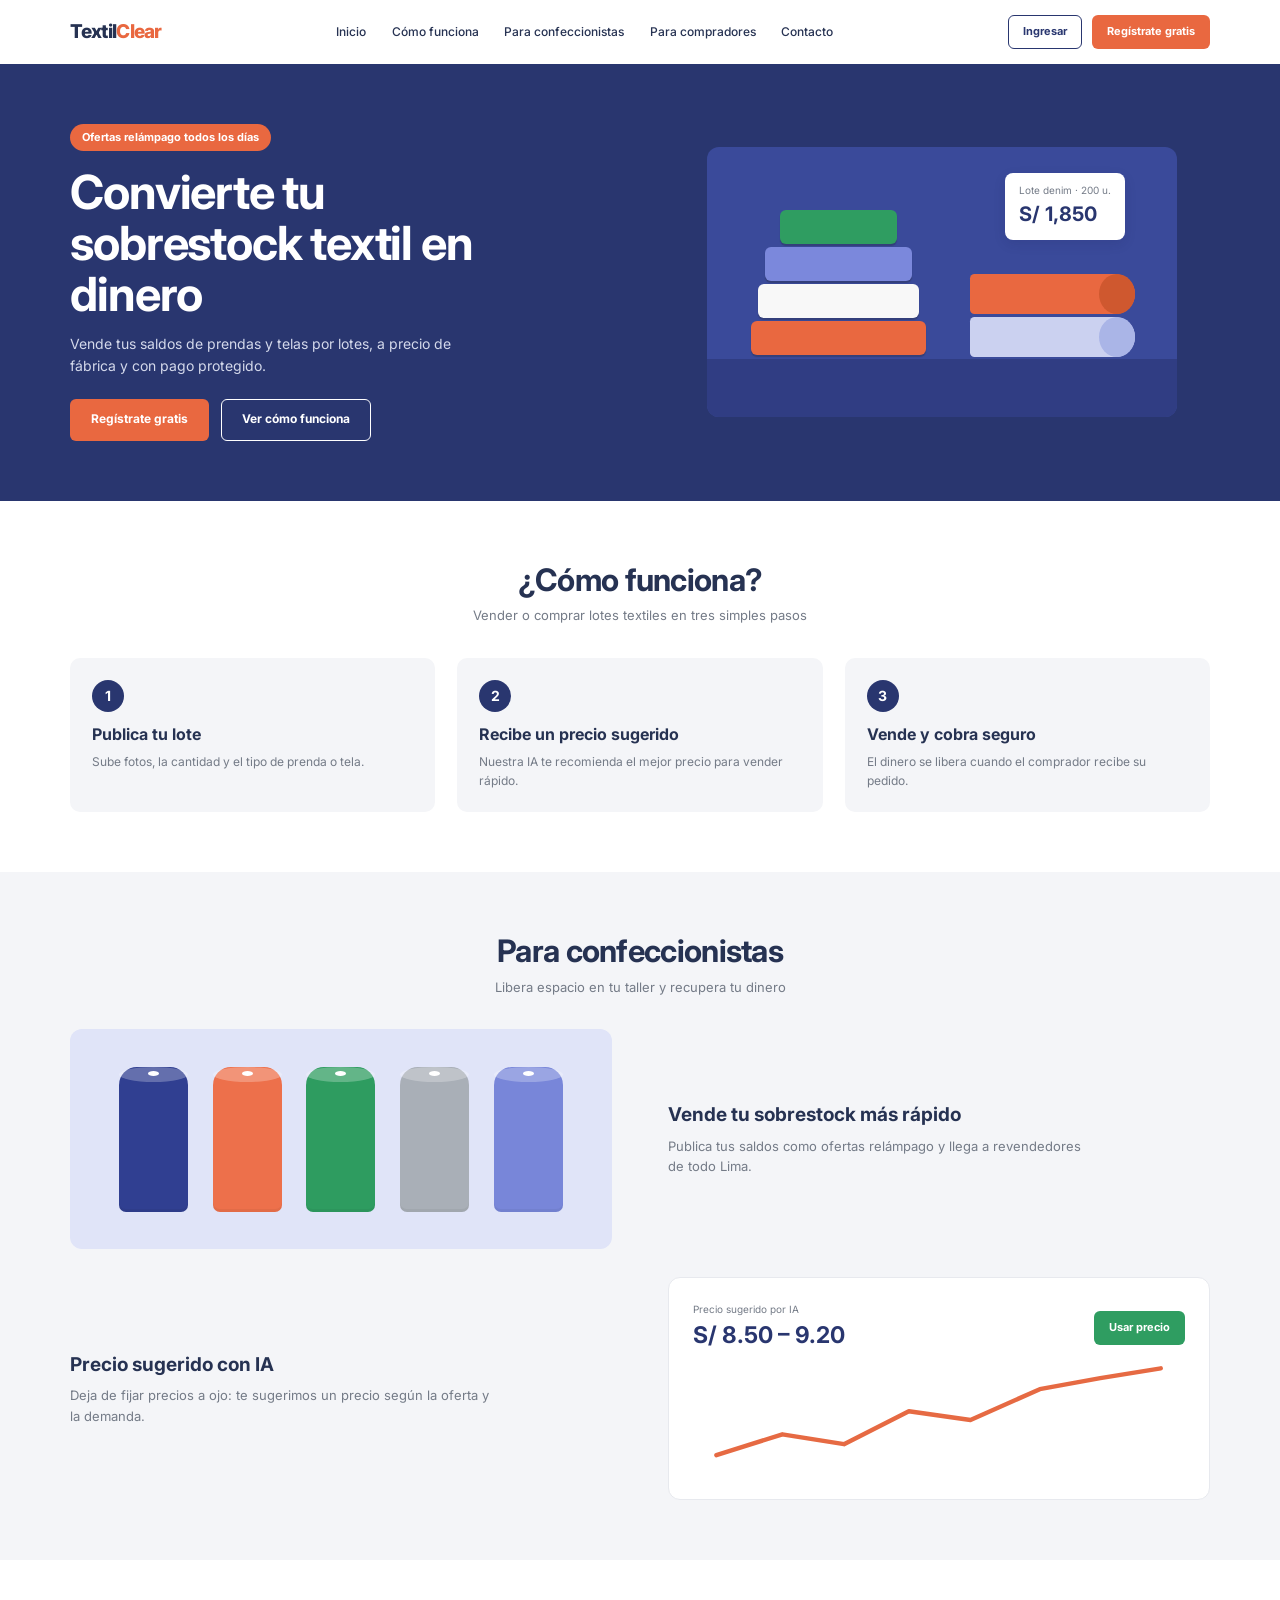
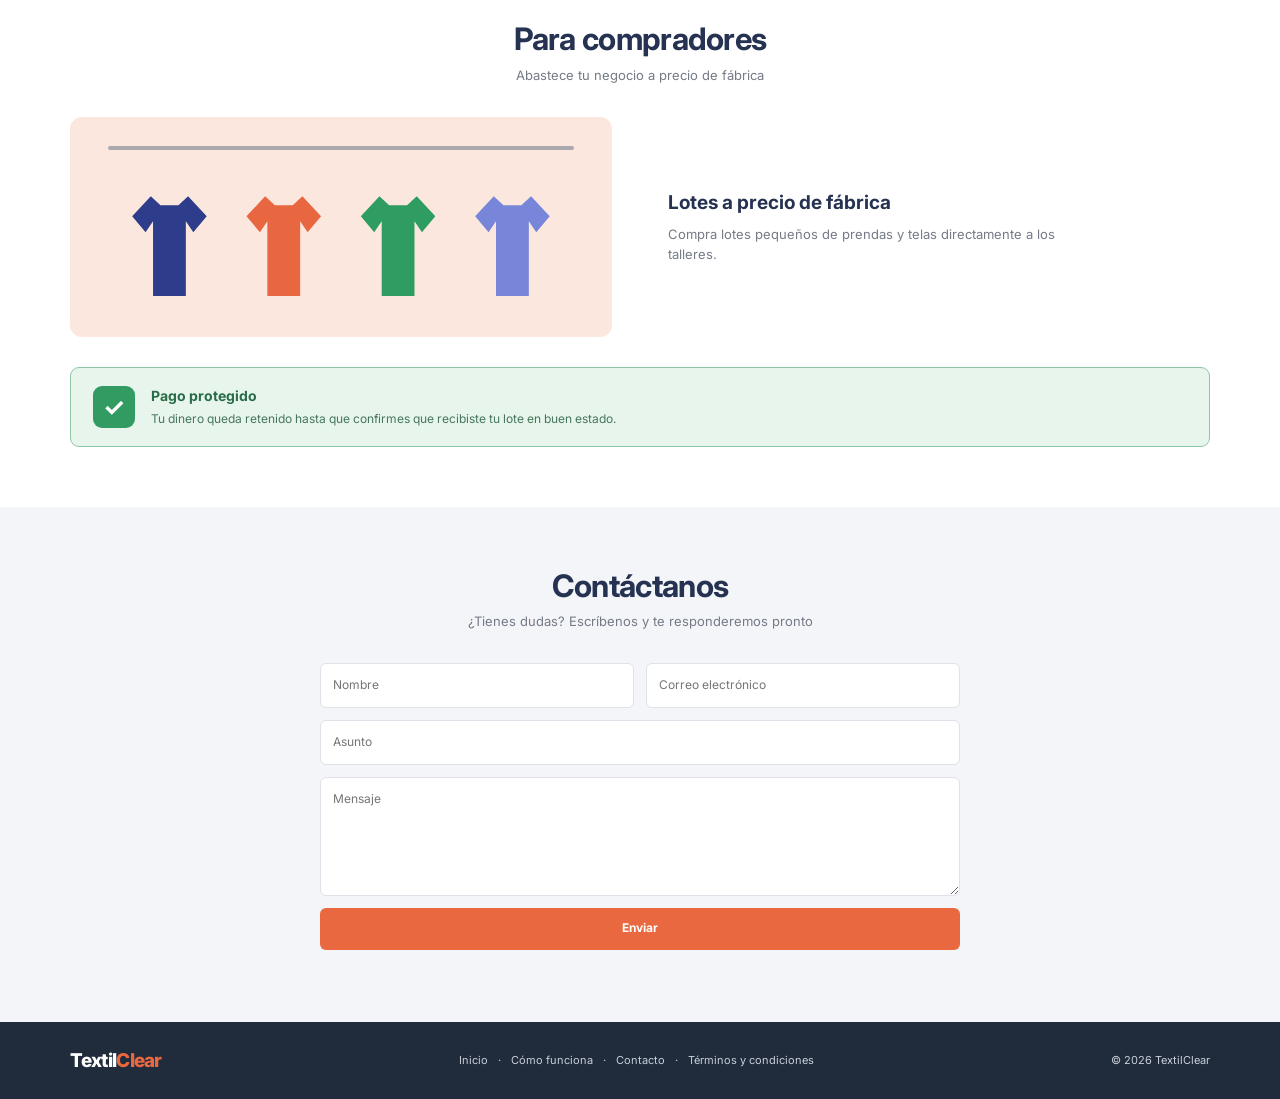
==== index.html @ 6ffaddaa "Add files via upload" ====
<!DOCTYPE html>
<html lang="es">
<head>
  <meta charset="UTF-8">
  <meta name="viewport" content="width=device-width, initial-scale=1.0">
  <meta name="description" content="Compra y vende saldos textiles por lotes con TextilClear.">
  <title>TextilClear | Marketplace textil</title>
  <link rel="stylesheet" href="styles.css">
  <script src="script.js" defer></script>
</head>
<body>
  <header class="site-header">
    <a class="brand" href="#inicio" aria-label="TextilClear, inicio">Textil<span>Clear</span></a>
    <button class="menu-toggle" id="menuToggle" aria-label="Abrir menú" aria-expanded="false">☰</button>
    <nav class="nav" id="mainNav">
      <a href="#inicio">Inicio</a>
      <a href="#como-funciona">Cómo funciona</a>
      <a href="#confeccionistas">Para confeccionistas</a>
      <a href="#compradores">Para compradores</a>
      <a href="#contacto">Contacto</a>
    </nav>
    <div class="header-actions">
      <a class="button button-outline button-small" href="#contacto">Ingresar</a>
      <a class="button button-primary button-small" href="#contacto">Regístrate gratis</a>
    </div>
  </header>

  <main>
    <section class="hero" id="inicio">
      <div class="hero-copy">
        <span class="eyebrow">Ofertas relámpago todos los días</span>
        <h1>Convierte tu<br class="desktop-break"> sobrestock textil en dinero</h1>
        <p>Vende tus saldos de prendas y telas por lotes, a precio de fábrica y con pago protegido.</p>
        <div class="hero-actions">
          <a class="button button-primary" href="#contacto">Regístrate gratis</a>
          <a class="button button-outline light-outline" href="#como-funciona">Ver cómo funciona</a>
        </div>
      </div>
      <div class="hero-art" aria-label="Ilustración de lotes de tela">
        <div class="price-tag"><small>Lote denim · 200 u.</small><strong>S/ 1,850</strong></div>
        <div class="fabric-stack">
          <span class="fabric fabric-green"></span><span class="fabric fabric-blue"></span>
          <span class="fabric fabric-white"></span><span class="fabric fabric-orange"></span>
        </div>
        <div class="fabric-roll roll-orange"></div>
        <div class="fabric-roll roll-lilac"></div>
        <div class="art-base"></div>
      </div>
    </section>

    <section class="section how-section" id="como-funciona">
      <div class="section-heading">
        <h2>¿Cómo funciona?</h2>
        <p>Vender o comprar lotes textiles en tres simples pasos</p>
      </div>
      <div class="steps">
        <article class="step-card"><span class="step-number">1</span><h3>Publica tu lote</h3><p>Sube fotos, la cantidad y el tipo de prenda o tela.</p></article>
        <article class="step-card"><span class="step-number">2</span><h3>Recibe un precio sugerido</h3><p>Nuestra IA te recomienda el mejor precio para vender rápido.</p></article>
        <article class="step-card"><span class="step-number">3</span><h3>Vende y cobra seguro</h3><p>El dinero se libera cuando el comprador recibe su pedido.</p></article>
      </div>
    </section>

    <section class="section audience-section" id="confeccionistas">
      <div class="section-heading">
        <h2>Para confeccionistas</h2>
        <p>Libera espacio en tu taller y recupera tu dinero</p>
      </div>
      <div class="feature-grid">
        <div class="fabric-illustration" aria-label="Rollos de tela de distintos colores">
          <div class="roll roll-navy"></div><div class="roll roll-coral"></div><div class="roll roll-green"></div><div class="roll roll-gray"></div><div class="roll roll-periwinkle"></div>
        </div>
        <div class="feature-copy">
          <h3>Vende tu sobrestock más rápido</h3>
          <p>Publica tus saldos como ofertas relámpago y llega a revendedores de todo Lima.</p>
        </div>
        <div class="feature-copy price-copy">
          <h3>Precio sugerido con IA</h3>
          <p>Deja de fijar precios a ojo: te sugerimos un precio según la oferta y la demanda.</p>
        </div>
        <div class="chart-card">
          <div class="chart-top"><div><small>Precio sugerido por IA</small><strong>S/ 8.50 – 9.20</strong></div><button class="button button-green" id="usePrice">Usar precio</button></div>
          <svg class="price-chart" viewBox="0 0 420 100" role="img" aria-label="Gráfico de precio ascendente"><polyline points="8,82 68,63 124,72 183,42 239,50 302,22 357,12 412,3" fill="none" stroke="#e66a43" stroke-width="4" stroke-linecap="round" stroke-linejoin="round"/></svg>
          <p class="price-feedback" id="priceFeedback" aria-live="polite"></p>
        </div>
      </div>
    </section>

    <section class="section buyers-section" id="compradores">
      <div class="section-heading">
        <h2>Para compradores</h2>
        <p>Abastece tu negocio a precio de fábrica</p>
      </div>
      <div class="buyers-grid">
        <div class="shirts-illustration" aria-label="Cuatro camisetas de colores"><div class="hanger"></div><span class="shirt shirt-navy"></span><span class="shirt shirt-coral"></span><span class="shirt shirt-green"></span><span class="shirt shirt-blue"></span></div>
        <div class="feature-copy">
          <h3>Lotes a precio de fábrica</h3>
          <p>Compra lotes pequeños de prendas y telas directamente a los talleres.</p>
        </div>
      </div>
      <div class="secure-banner"><span class="shield">✓</span><div><strong>Pago protegido</strong><p>Tu dinero queda retenido hasta que confirmes que recibiste tu lote en buen estado.</p></div></div>
    </section>

    <section class="section contact-section" id="contacto">
      <div class="section-heading"><h2>Contáctanos</h2><p>¿Tienes dudas? Escríbenos y te responderemos pronto</p></div>
      <form class="contact-form" id="contactForm">
        <div class="form-row"><label><span class="sr-only">Nombre</span><input name="nombre" placeholder="Nombre" required></label><label><span class="sr-only">Correo electrónico</span><input type="email" name="email" placeholder="Correo electrónico" required></label></div>
        <label><span class="sr-only">Asunto</span><input name="asunto" placeholder="Asunto" required></label>
        <label><span class="sr-only">Mensaje</span><textarea name="mensaje" placeholder="Mensaje" rows="5" required></textarea></label>
        <button class="button button-primary submit-button" type="submit">Enviar</button>
        <p class="form-feedback" id="formFeedback" aria-live="polite"></p>
      </form>
    </section>
  </main>

  <footer class="site-footer"><a class="brand footer-brand" href="#inicio">Textil<span>Clear</span></a><nav><a href="#inicio">Inicio</a><span>·</span><a href="#como-funciona">Cómo funciona</a><span>·</span><a href="#contacto">Contacto</a><span>·</span><a href="#contacto">Términos y condiciones</a></nav><small>© 2026 TextilClear</small></footer>
</body>
</html>
---- styles.css ----
@import url('https://fonts.googleapis.com/css2?family=Inter:wght@400;500;600;700;800&display=swap');

:root {
  --navy: #29366f;
  --navy-dark: #202b3b;
  --orange: #e96840;
  --green: #2f9d61;
  --blue: #7483d8;
  --text: #263252;
  --muted: #747b87;
  --pale: #f4f5f8;
  --white: #fff;
}
* { box-sizing: border-box; }
html { scroll-behavior: smooth; scroll-padding-top: 82px; }
body { margin: 0; color: var(--text); font-family: Inter, Arial, sans-serif; font-size: 14px; line-height: 1.55; }
a { color: inherit; text-decoration: none; }
button, input, textarea { font: inherit; }
.site-header { min-height: 64px; display: flex; align-items: center; justify-content: space-between; gap: 24px; padding: 12px clamp(22px, 5.5vw, 72px); background: #fff; }
.brand { font-weight: 800; font-size: 19px; letter-spacing: -.7px; white-space: nowrap; }
.brand span { color: var(--orange); }
.nav, .header-actions { display: flex; align-items: center; gap: clamp(14px, 2vw, 28px); }
.nav a { font-size: 12px; font-weight: 500; }
.nav a:hover, .site-footer a:hover { color: var(--orange); }
.header-actions { gap: 10px; }
.button { display: inline-flex; align-items: center; justify-content: center; min-height: 42px; padding: 0 20px; border: 1px solid transparent; border-radius: 6px; cursor: pointer; font-size: 12px; font-weight: 700; transition: transform .2s, filter .2s; }
.button:hover { filter: brightness(.96); transform: translateY(-1px); }
.button-primary { color: #fff; background: var(--orange); }
.button-outline { border-color: var(--navy); color: var(--navy); background: transparent; }
.button-small { min-height: 34px; padding: 0 14px; font-size: 11px; }
.menu-toggle { display: none; border: 0; background: transparent; font-size: 25px; color: var(--navy); cursor: pointer; }
.hero { display: grid; grid-template-columns: 1fr 1fr; align-items: center; gap: 6%; min-height: 390px; padding: 60px clamp(24px, 5.5vw, 72px); background: var(--navy); color: #fff; }
.hero-copy { max-width: 500px; }
.eyebrow { display: inline-block; margin-bottom: 16px; padding: 5px 12px; border-radius: 20px; color: #fff; background: var(--orange); font-size: 11px; font-weight: 700; }
h1 { max-width: 520px; margin: 0 0 14px; font-size: clamp(32px, 3.7vw, 47px); line-height: 1.08; letter-spacing: -1.2px; }
.hero-copy p { max-width: 420px; margin: 0 0 22px; color: #d4d9eb; font-size: 14px; }
.hero-actions { display: flex; gap: 12px; flex-wrap: wrap; }
.light-outline { border-color: #fff; color: #fff; }
.hero-art { position: relative; height: 270px; max-width: 470px; width: 100%; justify-self: center; overflow: hidden; border-radius: 12px; background: #3a4a9a; }
.art-base { position: absolute; bottom: 0; left: 0; width: 100%; height: 58px; background: #303d83; }
.fabric-stack { position: absolute; left: 9%; bottom: 62px; z-index: 1; display: flex; flex-direction: column; align-items: center; gap: 3px; width: 38%; }
.fabric { display: block; width: 82%; height: 34px; border-radius: 6px; box-shadow: 0 2px 1px #2224; }
.fabric-green { background: #2f9d61; width: 65%; }
.fabric-blue { background: #7b88dc; }
.fabric-white { background: #f8f8f8; width: 90%; }
.fabric-orange { background: var(--orange); width: 98%; }
.price-tag { position: absolute; top: 26px; right: 11%; z-index: 2; padding: 10px 14px; border-radius: 8px; background: #fff; color: var(--navy); box-shadow: 0 4px 12px #17205222; }
.price-tag small, .chart-top small { display: block; color: var(--muted); font-size: 10px; }
.price-tag strong { display: block; font-size: 20px; }
.fabric-roll { position: absolute; right: 9%; z-index: 1; width: 35%; height: 40px; border-radius: 5px 22px 22px 5px; }
.roll-orange { top: 47%; background: var(--orange); }
.roll-orange::after, .roll-lilac::after { content: ""; position: absolute; right: 0; width: 36px; height: 40px; border-radius: 50%; background: #cf582f; }
.roll-lilac { top: 63%; background: #cbd1f0; }
.roll-lilac::after { background: #aab5e7; }
.section { padding: 60px clamp(24px, 5.5vw, 72px); }
.section-heading { text-align: center; margin-bottom: 32px; }
.section-heading h2 { margin: 0 0 6px; font-size: clamp(24px, 2.5vw, 31px); line-height: 1.25; letter-spacing: -.7px; }
.section-heading p { margin: 0; color: var(--muted); font-size: 13px; }
.steps { display: grid; grid-template-columns: repeat(3, 1fr); gap: 22px; }
.step-card { min-height: 145px; padding: 22px; border-radius: 10px; background: var(--pale); }
.step-number { display: grid; place-items: center; width: 32px; height: 32px; margin-bottom: 12px; border-radius: 50%; background: var(--navy); color: white; font-weight: 700; }
h3 { margin: 0 0 8px; font-size: 16px; line-height: 1.35; }
.step-card p, .feature-copy p, .secure-banner p { margin: 0; color: var(--muted); font-size: 12px; }
.audience-section, .contact-section { background: #f4f5f8; }
.feature-grid { display: grid; grid-template-columns: 1fr 1fr; align-items: center; gap: 28px 5%; }
.fabric-illustration { display: flex; align-items: center; justify-content: space-evenly; min-height: 220px; padding: 24px; border-radius: 12px; background: #e0e4f8; }
.roll { position: relative; width: 14%; height: 145px; border-radius: 18px 18px 7px 7px; box-shadow: inset 0 -3px 0 #0000000c; }
.roll::before { content: ""; position: absolute; top: 0; left: 0; width: 100%; height: 15px; border-radius: 50%; background: #ffffff40; }
.roll::after { content: ""; position: absolute; top: 4px; left: 42%; width: 16%; height: 5px; border-radius: 50%; background: #fff; }
.roll-navy { background: #303f91; }.roll-coral { background: #ed704b; }.roll-green { background: #2e9c60; }.roll-gray { background: #a9afb7; }.roll-periwinkle { background: #7886d9; }
.feature-copy { padding: 10px 0; }
.feature-copy h3 { font-size: 19px; }
.feature-copy p { max-width: 420px; font-size: 13px; }
.price-copy { align-self: center; }
.chart-card { padding: 24px; border: 1px solid #e7e9ee; border-radius: 12px; background: white; }
.chart-top { display: flex; justify-content: space-between; align-items: center; gap: 12px; }
.chart-top strong { display: block; color: var(--navy); font-size: 23px; }
.button-green { min-height: 34px; padding: 0 14px; color: white; background: var(--green); font-size: 11px; }
.price-chart { display: block; width: 100%; height: 110px; margin-top: 12px; overflow: visible; }
.price-feedback { min-height: 0; margin: 0; color: var(--green); font-size: 12px; }
.buyers-grid { display: grid; grid-template-columns: 1fr 1fr; gap: 5%; align-items: center; }
.shirts-illustration { position: relative; display: flex; align-items: center; justify-content: space-evenly; min-height: 220px; padding: 35px 22px 22px; border-radius: 12px; background: #fce7df; }
.hanger { position: absolute; top: 29px; left: 7%; right: 7%; height: 4px; border-radius: 4px; background: #a9a9ad; }
.shirt { position: relative; width: 15%; height: 100px; margin-top: 25px; clip-path: polygon(25% 0, 0 20%, 18% 36%, 28% 25%, 28% 100%, 72% 100%, 72% 25%, 82% 36%, 100% 20%, 75% 0, 62% 9%, 38% 9%); }
.shirt-navy { background: #2d3d8c; }.shirt-coral { background: #e96740; }.shirt-green { background: #2f9d61; }.shirt-blue { background: #7886d9; }
.secure-banner { display: flex; align-items: center; gap: 16px; margin-top: 30px; padding: 17px 22px; border: 1px solid #8fc6a7; border-radius: 9px; background: #e7f5ec; color: #286c48; }
.shield { display: grid; place-items: center; flex: 0 0 42px; height: 42px; border-radius: 9px; background: #319b62; color: white; font-size: 25px; font-weight: 700; }
.secure-banner strong { display: block; margin-bottom: 3px; font-size: 14px; }
.secure-banner p { color: #47775b; }
.contact-form { display: grid; gap: 12px; width: min(100%, 640px); margin: 0 auto; }
.form-row { display: grid; grid-template-columns: 1fr 1fr; gap: 12px; }
.contact-form input, .contact-form textarea { display: block; width: 100%; padding: 12px; border: 1px solid #dfe2e8; border-radius: 6px; outline: none; background: #fff; color: var(--text); font-size: 12px; }
.contact-form input:focus, .contact-form textarea:focus { border-color: var(--blue); box-shadow: 0 0 0 3px #7886d922; }
.contact-form textarea { resize: vertical; min-height: 110px; }
.submit-button { width: 100%; }
.form-feedback { margin: 0; text-align: center; color: var(--green); font-size: 12px; }
.sr-only { position: absolute; width: 1px; height: 1px; padding: 0; margin: -1px; overflow: hidden; clip: rect(0,0,0,0); white-space: nowrap; border: 0; }
.site-footer { display: flex; align-items: center; justify-content: space-between; gap: 20px; padding: 24px clamp(24px, 5.5vw, 72px); color: #c9cfdb; background: var(--navy-dark); }
.footer-brand { color: white; }
.site-footer nav { display: flex; flex-wrap: wrap; justify-content: center; gap: 10px; font-size: 11px; }
.site-footer small { white-space: nowrap; font-size: 11px; }
@media (max-width: 900px) {
  .site-header { flex-wrap: wrap; gap: 12px; }
  .menu-toggle { display: block; margin-left: auto; }
  .nav { display: none; order: 4; width: 100%; align-items: flex-start; flex-direction: column; gap: 0; padding: 8px 0; }
  .nav.open { display: flex; }
  .nav a { width: 100%; padding: 10px 0; }
  .header-actions { margin-left: 0; }
  .hero { gap: 28px; }
  .hero-art { height: 240px; }
  .site-footer { flex-wrap: wrap; }
}
@media (max-width: 640px) {
  .site-header { padding: 14px 20px; }
  .header-actions { width: 100%; }
  .header-actions .button { flex: 1; }
  .hero { grid-template-columns: 1fr; padding: 48px 22px; }
  h1 { font-size: 36px; }
  .hero-art { max-width: 440px; }
  .section { padding: 46px 22px; }
  .steps, .feature-grid, .buyers-grid { grid-template-columns: 1fr; }
  .steps { gap: 12px; }
  .step-card { min-height: 0; }
  .fabric-illustration, .shirts-illustration { min-height: 190px; }
  .feature-copy { padding: 0; }
  .price-copy { margin-top: 8px; }
  .chart-card { padding: 18px; }
  .chart-top strong { font-size: 19px; }
  .form-row { grid-template-columns: 1fr; }
  .site-footer { flex-direction: column; text-align: center; }
  .site-footer nav { gap: 7px; }
}
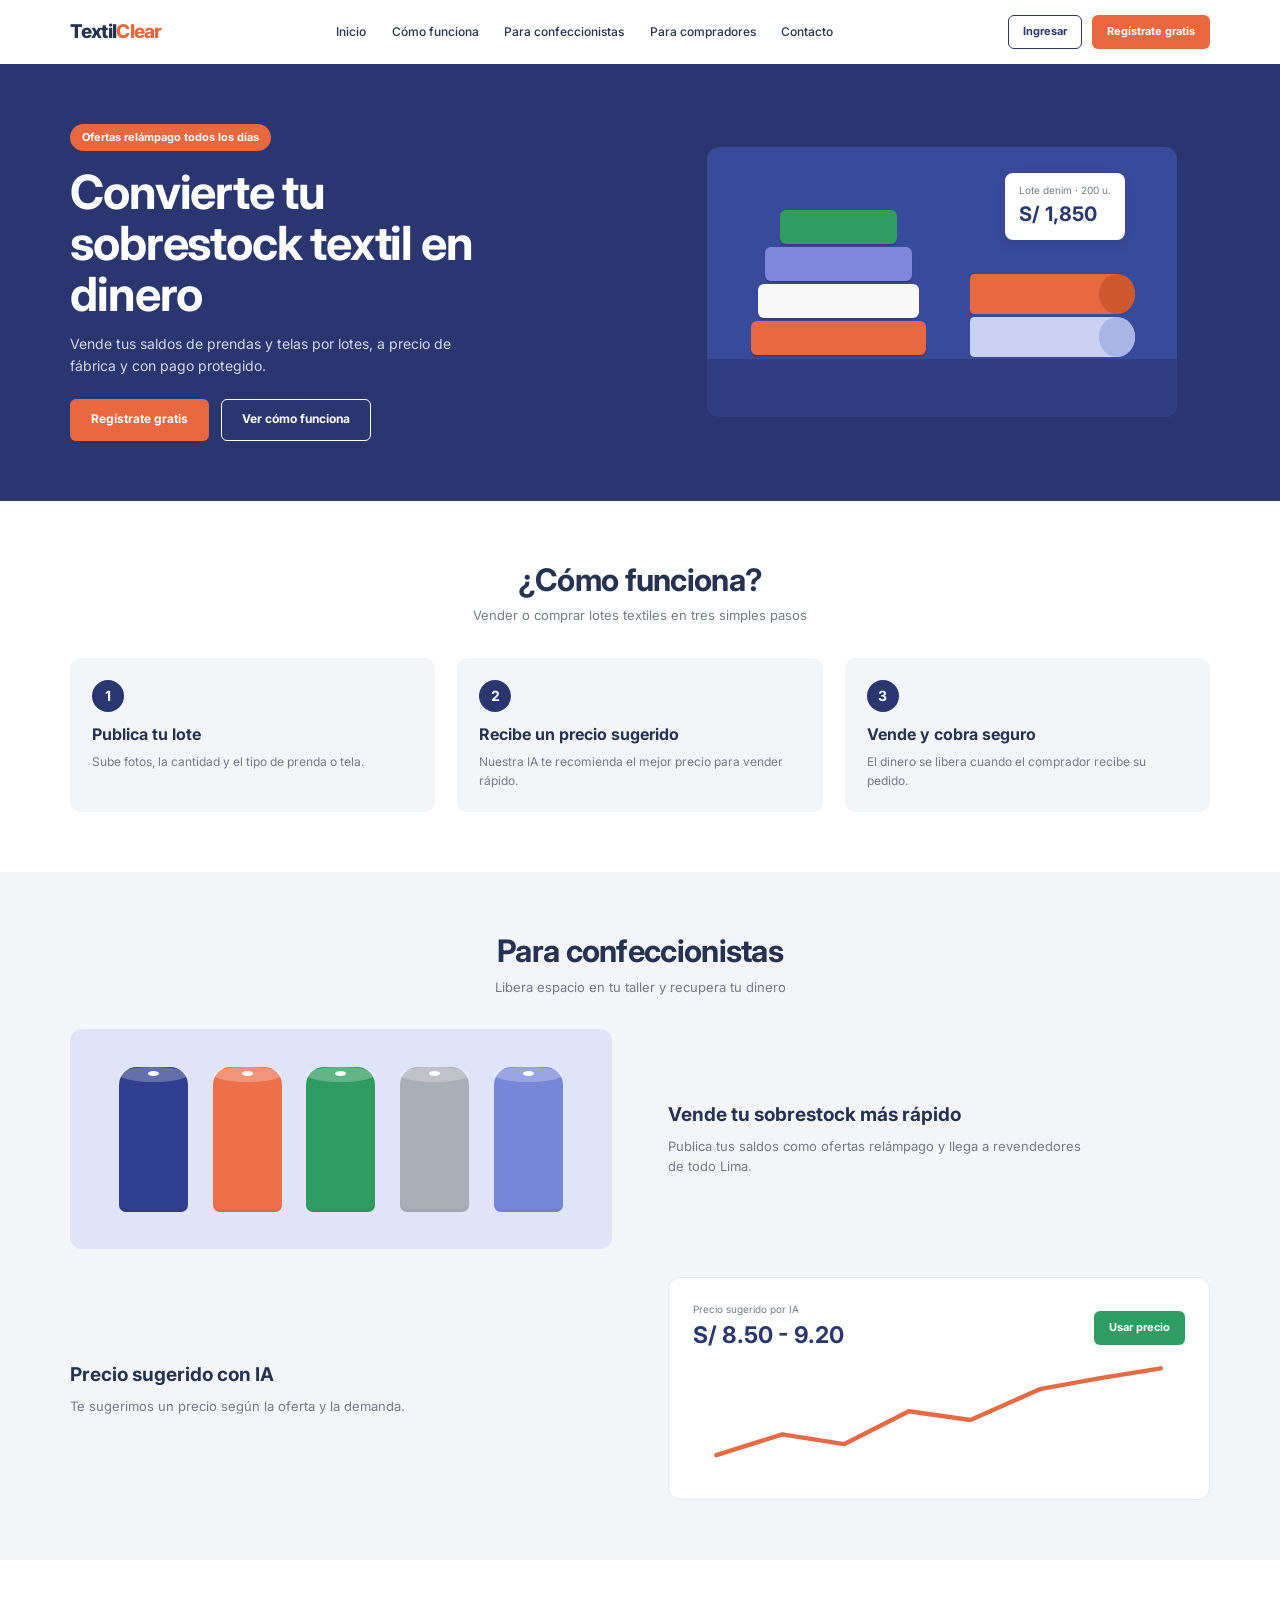
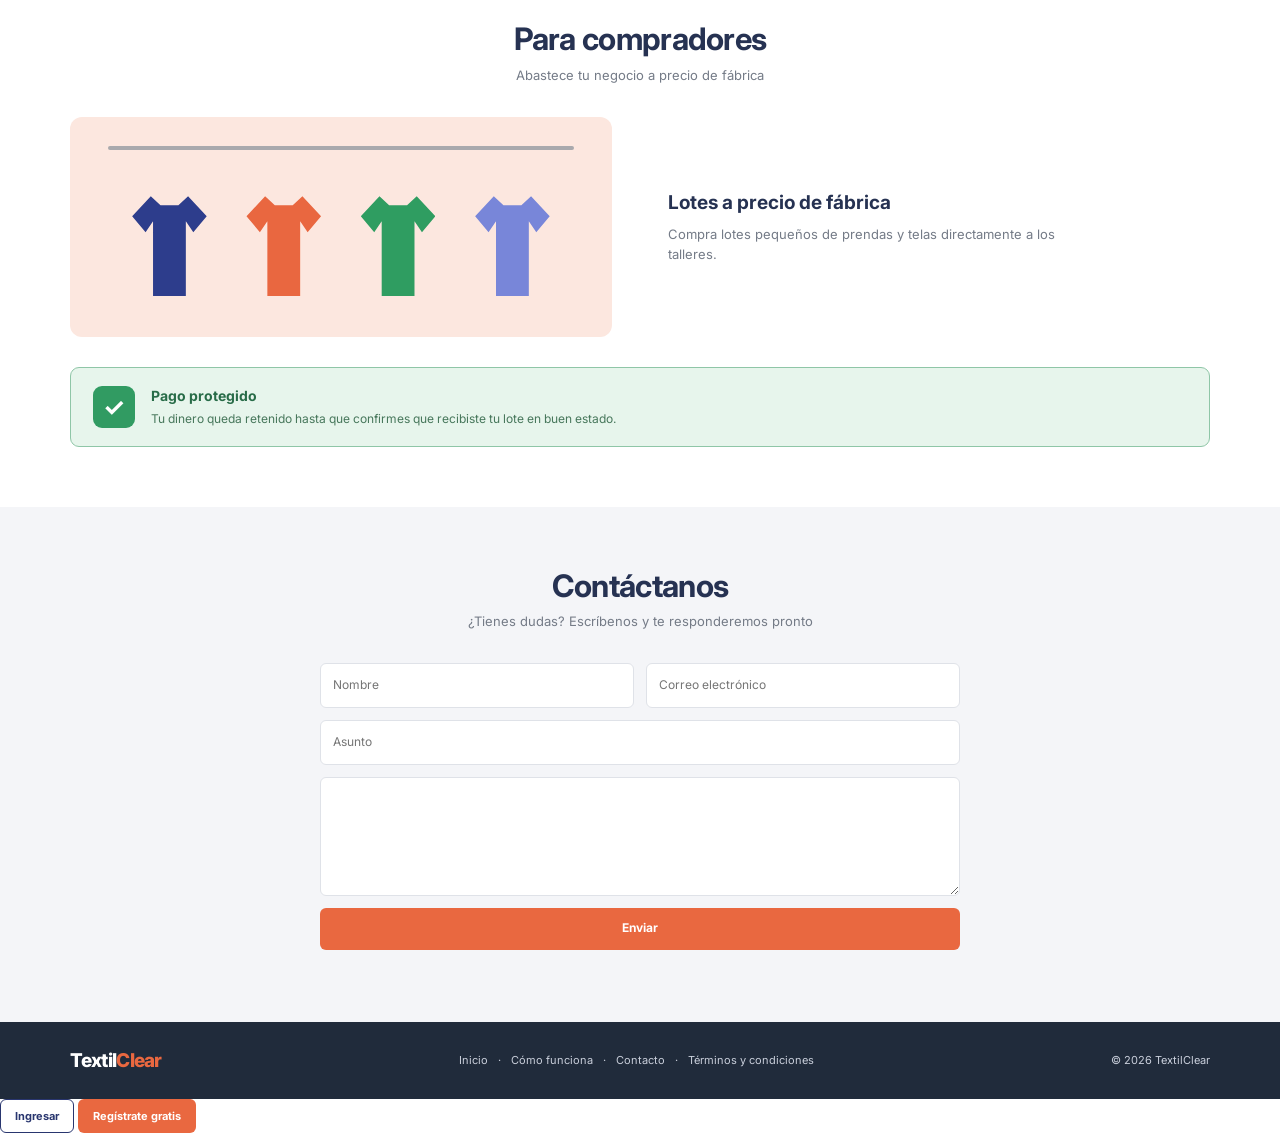
==== commit 20b75482: "Add files via upload" ====
--- a/index.html
+++ b/index.html
@@ -1,117 +1,518 @@
 <!DOCTYPE html>
 <html lang="es">
+
 <head>
-  <meta charset="UTF-8">
-  <meta name="viewport" content="width=device-width, initial-scale=1.0">
-  <meta name="description" content="Compra y vende saldos textiles por lotes con TextilClear.">
-  <title>TextilClear | Marketplace textil</title>
-  <link rel="stylesheet" href="styles.css">
-  <script src="script.js" defer></script>
+    <meta charset="UTF-8">
+    <meta name="viewport" content="width=device-width, initial-scale=1.0">
+
+    <title>TextilClear | Marketplace Textil</title>
+
+    <link rel="stylesheet" href="styles.css">
 </head>
+
 <body>
-  <header class="site-header">
-    <a class="brand" href="#inicio" aria-label="TextilClear, inicio">Textil<span>Clear</span></a>
-    <button class="menu-toggle" id="menuToggle" aria-label="Abrir menú" aria-expanded="false">☰</button>
-    <nav class="nav" id="mainNav">
-      <a href="#inicio">Inicio</a>
-      <a href="#como-funciona">Cómo funciona</a>
-      <a href="#confeccionistas">Para confeccionistas</a>
-      <a href="#compradores">Para compradores</a>
-      <a href="#contacto">Contacto</a>
-    </nav>
-    <div class="header-actions">
-      <a class="button button-outline button-small" href="#contacto">Ingresar</a>
-      <a class="button button-primary button-small" href="#contacto">Regístrate gratis</a>
-    </div>
-  </header>
-
-  <main>
-    <section class="hero" id="inicio">
-      <div class="hero-copy">
-        <span class="eyebrow">Ofertas relámpago todos los días</span>
-        <h1>Convierte tu<br class="desktop-break"> sobrestock textil en dinero</h1>
-        <p>Vende tus saldos de prendas y telas por lotes, a precio de fábrica y con pago protegido.</p>
-        <div class="hero-actions">
-          <a class="button button-primary" href="#contacto">Regístrate gratis</a>
-          <a class="button button-outline light-outline" href="#como-funciona">Ver cómo funciona</a>
+
+    <!-- HEADER -->
+    <header class="site-header">
+
+        <a href="index.html" class="brand">
+            Textil<span>Clear</span>
+        </a>
+
+        <nav class="nav">
+
+            <a href="#inicio">Inicio</a>
+            <a href="#como-funciona">Cómo funciona</a>
+            <a href="#confeccionistas">Para confeccionistas</a>
+            <a href="#compradores">Para compradores</a>
+            <a href="#contacto">Contacto</a>
+
+        </nav>
+
+        <div class="header-actions">
+
+            <!-- ESTE BOTÓN AHORA ABRE LOGIN -->
+            <a href="login.html" class="button button-outline button-small">
+                Ingresar
+            </a>
+
+            <a href="login.html" class="button button-primary button-small">
+                Regístrate gratis
+            </a>
+
         </div>
-      </div>
-      <div class="hero-art" aria-label="Ilustración de lotes de tela">
-        <div class="price-tag"><small>Lote denim · 200 u.</small><strong>S/ 1,850</strong></div>
-        <div class="fabric-stack">
-          <span class="fabric fabric-green"></span><span class="fabric fabric-blue"></span>
-          <span class="fabric fabric-white"></span><span class="fabric fabric-orange"></span>
-        </div>
-        <div class="fabric-roll roll-orange"></div>
-        <div class="fabric-roll roll-lilac"></div>
-        <div class="art-base"></div>
-      </div>
-    </section>
-
-    <section class="section how-section" id="como-funciona">
-      <div class="section-heading">
-        <h2>¿Cómo funciona?</h2>
-        <p>Vender o comprar lotes textiles en tres simples pasos</p>
-      </div>
-      <div class="steps">
-        <article class="step-card"><span class="step-number">1</span><h3>Publica tu lote</h3><p>Sube fotos, la cantidad y el tipo de prenda o tela.</p></article>
-        <article class="step-card"><span class="step-number">2</span><h3>Recibe un precio sugerido</h3><p>Nuestra IA te recomienda el mejor precio para vender rápido.</p></article>
-        <article class="step-card"><span class="step-number">3</span><h3>Vende y cobra seguro</h3><p>El dinero se libera cuando el comprador recibe su pedido.</p></article>
-      </div>
-    </section>
-
-    <section class="section audience-section" id="confeccionistas">
-      <div class="section-heading">
-        <h2>Para confeccionistas</h2>
-        <p>Libera espacio en tu taller y recupera tu dinero</p>
-      </div>
-      <div class="feature-grid">
-        <div class="fabric-illustration" aria-label="Rollos de tela de distintos colores">
-          <div class="roll roll-navy"></div><div class="roll roll-coral"></div><div class="roll roll-green"></div><div class="roll roll-gray"></div><div class="roll roll-periwinkle"></div>
-        </div>
-        <div class="feature-copy">
-          <h3>Vende tu sobrestock más rápido</h3>
-          <p>Publica tus saldos como ofertas relámpago y llega a revendedores de todo Lima.</p>
-        </div>
-        <div class="feature-copy price-copy">
-          <h3>Precio sugerido con IA</h3>
-          <p>Deja de fijar precios a ojo: te sugerimos un precio según la oferta y la demanda.</p>
-        </div>
-        <div class="chart-card">
-          <div class="chart-top"><div><small>Precio sugerido por IA</small><strong>S/ 8.50 – 9.20</strong></div><button class="button button-green" id="usePrice">Usar precio</button></div>
-          <svg class="price-chart" viewBox="0 0 420 100" role="img" aria-label="Gráfico de precio ascendente"><polyline points="8,82 68,63 124,72 183,42 239,50 302,22 357,12 412,3" fill="none" stroke="#e66a43" stroke-width="4" stroke-linecap="round" stroke-linejoin="round"/></svg>
-          <p class="price-feedback" id="priceFeedback" aria-live="polite"></p>
-        </div>
-      </div>
-    </section>
-
-    <section class="section buyers-section" id="compradores">
-      <div class="section-heading">
-        <h2>Para compradores</h2>
-        <p>Abastece tu negocio a precio de fábrica</p>
-      </div>
-      <div class="buyers-grid">
-        <div class="shirts-illustration" aria-label="Cuatro camisetas de colores"><div class="hanger"></div><span class="shirt shirt-navy"></span><span class="shirt shirt-coral"></span><span class="shirt shirt-green"></span><span class="shirt shirt-blue"></span></div>
-        <div class="feature-copy">
-          <h3>Lotes a precio de fábrica</h3>
-          <p>Compra lotes pequeños de prendas y telas directamente a los talleres.</p>
-        </div>
-      </div>
-      <div class="secure-banner"><span class="shield">✓</span><div><strong>Pago protegido</strong><p>Tu dinero queda retenido hasta que confirmes que recibiste tu lote en buen estado.</p></div></div>
-    </section>
-
-    <section class="section contact-section" id="contacto">
-      <div class="section-heading"><h2>Contáctanos</h2><p>¿Tienes dudas? Escríbenos y te responderemos pronto</p></div>
-      <form class="contact-form" id="contactForm">
-        <div class="form-row"><label><span class="sr-only">Nombre</span><input name="nombre" placeholder="Nombre" required></label><label><span class="sr-only">Correo electrónico</span><input type="email" name="email" placeholder="Correo electrónico" required></label></div>
-        <label><span class="sr-only">Asunto</span><input name="asunto" placeholder="Asunto" required></label>
-        <label><span class="sr-only">Mensaje</span><textarea name="mensaje" placeholder="Mensaje" rows="5" required></textarea></label>
-        <button class="button button-primary submit-button" type="submit">Enviar</button>
-        <p class="form-feedback" id="formFeedback" aria-live="polite"></p>
-      </form>
-    </section>
-  </main>
-
-  <footer class="site-footer"><a class="brand footer-brand" href="#inicio">Textil<span>Clear</span></a><nav><a href="#inicio">Inicio</a><span>·</span><a href="#como-funciona">Cómo funciona</a><span>·</span><a href="#contacto">Contacto</a><span>·</span><a href="#contacto">Términos y condiciones</a></nav><small>© 2026 TextilClear</small></footer>
+
+    </header>
+
+
+    <main>
+
+        <!-- HERO -->
+        <section class="hero" id="inicio">
+
+            <div class="hero-copy">
+
+                <span class="eyebrow">
+                    Ofertas relámpago todos los días
+                </span>
+
+                <h1>
+                    Convierte tu
+                    <br>
+                    sobrestock textil en dinero
+                </h1>
+
+                <p>
+                    Vende tus saldos de prendas y telas por lotes,
+                    a precio de fábrica y con pago protegido.
+                </p>
+
+                <div class="hero-actions">
+
+                    <a href="login.html"
+                       class="button button-primary">
+                        Regístrate gratis
+                    </a>
+
+                    <a href="#como-funciona"
+                       class="button button-outline light-outline">
+                        Ver cómo funciona
+                    </a>
+
+                </div>
+
+            </div>
+
+
+            <div class="hero-art">
+
+                <div class="price-tag">
+
+                    <small>
+                        Lote denim · 200 u.
+                    </small>
+
+                    <strong>
+                        S/ 1,850
+                    </strong>
+
+                </div>
+
+                <div class="fabric-stack">
+
+                    <span class="fabric fabric-green"></span>
+                    <span class="fabric fabric-blue"></span>
+                    <span class="fabric fabric-white"></span>
+                    <span class="fabric fabric-orange"></span>
+
+                </div>
+
+                <div class="fabric-roll roll-orange"></div>
+                <div class="fabric-roll roll-lilac"></div>
+
+                <div class="art-base"></div>
+
+            </div>
+
+        </section>
+
+
+        <!-- COMO FUNCIONA -->
+        <section class="section how-section"
+                 id="como-funciona">
+
+            <div class="section-heading">
+
+                <h2>
+                    ¿Cómo funciona?
+                </h2>
+
+                <p>
+                    Vender o comprar lotes textiles
+                    en tres simples pasos
+                </p>
+
+            </div>
+
+
+            <div class="steps">
+
+                <article class="step-card">
+
+                    <span class="step-number">
+                        1
+                    </span>
+
+                    <h3>
+                        Publica tu lote
+                    </h3>
+
+                    <p>
+                        Sube fotos, la cantidad
+                        y el tipo de prenda o tela.
+                    </p>
+
+                </article>
+
+
+                <article class="step-card">
+
+                    <span class="step-number">
+                        2
+                    </span>
+
+                    <h3>
+                        Recibe un precio sugerido
+                    </h3>
+
+                    <p>
+                        Nuestra IA te recomienda
+                        el mejor precio para vender rápido.
+                    </p>
+
+                </article>
+
+
+                <article class="step-card">
+
+                    <span class="step-number">
+                        3
+                    </span>
+
+                    <h3>
+                        Vende y cobra seguro
+                    </h3>
+
+                    <p>
+                        El dinero se libera cuando
+                        el comprador recibe su pedido.
+                    </p>
+
+                </article>
+
+            </div>
+
+        </section>
+
+
+        <!-- CONFECCIONISTAS -->
+        <section class="section audience-section"
+                 id="confeccionistas">
+
+            <div class="section-heading">
+
+                <h2>
+                    Para confeccionistas
+                </h2>
+
+                <p>
+                    Libera espacio en tu taller
+                    y recupera tu dinero
+                </p>
+
+            </div>
+
+
+            <div class="feature-grid">
+
+                <div class="fabric-illustration">
+
+                    <div class="roll roll-navy"></div>
+                    <div class="roll roll-coral"></div>
+                    <div class="roll roll-green"></div>
+                    <div class="roll roll-gray"></div>
+                    <div class="roll roll-periwinkle"></div>
+
+                </div>
+
+
+                <div class="feature-copy">
+
+                    <h3>
+                        Vende tu sobrestock más rápido
+                    </h3>
+
+                    <p>
+                        Publica tus saldos como ofertas
+                        relámpago y llega a revendedores
+                        de todo Lima.
+                    </p>
+
+                </div>
+
+
+                <div class="feature-copy">
+
+                    <h3>
+                        Precio sugerido con IA
+                    </h3>
+
+                    <p>
+                        Te sugerimos un precio según
+                        la oferta y la demanda.
+                    </p>
+
+                </div>
+
+
+                <div class="chart-card">
+
+                    <div class="chart-top">
+
+                        <div>
+
+                            <small>
+                                Precio sugerido por IA
+                            </small>
+
+                            <strong>
+                                S/ 8.50 - 9.20
+                            </strong>
+
+                        </div>
+
+                        <button
+                            class="button button-green"
+                            id="usePrice">
+
+                            Usar precio
+
+                        </button>
+
+                    </div>
+
+                    <svg
+                        class="price-chart"
+                        viewBox="0 0 420 100">
+
+                        <polyline
+                            points="8,82 68,63 124,72 183,42 239,50 302,22 357,12 412,3"
+                            fill="none"
+                            stroke="#e66a43"
+                            stroke-width="4"
+                            stroke-linecap="round"
+                            stroke-linejoin="round">
+                        </polyline>
+
+                    </svg>
+
+                    <p
+                        class="price-feedback"
+                        id="priceFeedback">
+                    </p>
+
+                </div>
+
+            </div>
+
+        </section>
+
+
+        <!-- COMPRADORES -->
+        <section class="section buyers-section"
+                 id="compradores">
+
+            <div class="section-heading">
+
+                <h2>
+                    Para compradores
+                </h2>
+
+                <p>
+                    Abastece tu negocio a precio de fábrica
+                </p>
+
+            </div>
+
+
+            <div class="buyers-grid">
+
+                <div class="shirts-illustration">
+
+                    <div class="hanger"></div>
+
+                    <span class="shirt shirt-navy"></span>
+                    <span class="shirt shirt-coral"></span>
+                    <span class="shirt shirt-green"></span>
+                    <span class="shirt shirt-blue"></span>
+
+                </div>
+
+
+                <div class="feature-copy">
+
+                    <h3>
+                        Lotes a precio de fábrica
+                    </h3>
+
+                    <p>
+                        Compra lotes pequeños de prendas
+                        y telas directamente a los talleres.
+                    </p>
+
+                </div>
+
+            </div>
+
+
+            <div class="secure-banner">
+
+                <span class="shield">
+                    ✓
+                </span>
+
+                <div>
+
+                    <strong>
+                        Pago protegido
+                    </strong>
+
+                    <p>
+                        Tu dinero queda retenido hasta que
+                        confirmes que recibiste tu lote
+                        en buen estado.
+                    </p>
+
+                </div>
+
+            </div>
+
+        </section>
+
+
+        <!-- CONTACTO -->
+        <section class="section contact-section"
+                 id="contacto">
+
+            <div class="section-heading">
+
+                <h2>
+                    Contáctanos
+                </h2>
+
+                <p>
+                    ¿Tienes dudas?
+                    Escríbenos y te responderemos pronto
+                </p>
+
+            </div>
+
+
+            <form class="contact-form"
+                  id="contactForm">
+
+                <div class="form-row">
+
+                    <input
+                        type="text"
+                        name="nombre"
+                        placeholder="Nombre"
+                        required>
+
+                    <input
+                        type="email"
+                        name="email"
+                        placeholder="Correo electrónico"
+                        required>
+
+                </div>
+
+
+                <input
+                    type="text"
+                    name="asunto"
+                    placeholder="Asunto"
+                    required>
+
+
+                <textarea
+                    name="mensaje"
+                    placeholder="Mensaje"
+                    rows="5"
+                    required>
+                </textarea>
+
+
+                <button
+                    type="submit"
+                    class="button button-primary">
+
+                    Enviar
+
+                </button>
+
+
+                <p
+                    id="formFeedback"
+                    class="form-feedback">
+                </p>
+
+            </form>
+
+        </section>
+
+    </main>
+
+
+    <!-- FOOTER -->
+    <footer class="site-footer">
+
+        <a href="index.html"
+           class="brand footer-brand">
+
+            Textil<span>Clear</span>
+
+        </a>
+
+
+        <nav>
+
+            <a href="#inicio">Inicio</a>
+
+            <span>·</span>
+
+            <a href="#como-funciona">
+                Cómo funciona
+            </a>
+
+            <span>·</span>
+
+            <a href="#contacto">
+                Contacto
+            </a>
+
+            <span>·</span>
+
+            <a href="#">
+                Términos y condiciones
+            </a>
+
+        </nav>
+
+
+        <small>
+            © 2026 TextilClear
+        </small>
+
+    </footer>
+
+
+    <script src="auth.js"></script>
+
 </body>
-</html>
+<a
+    href="login.html"
+    class="button button-outline button-small">
+
+    Ingresar
+
+</a>
+<a
+    href="login.html"
+    class="button button-primary button-small">
+
+    Regístrate gratis
+
+</a>
+
+</html>
--- a/styles.css
+++ b/styles.css
@@ -129,4 +129,781 @@
   .form-row { grid-template-columns: 1fr; }
   .site-footer { flex-direction: column; text-align: center; }
   .site-footer nav { gap: 7px; }
-}
+  /* =====================================================
+   LOGIN
+   ===================================================== */
+
+.login-page {
+
+    min-height: 100vh;
+
+    display: flex;
+
+    align-items: center;
+
+    justify-content: center;
+
+    padding: 40px 20px;
+
+    background: #29366f;
+
+}
+
+
+.login-container {
+
+    display: grid;
+
+    grid-template-columns: 1fr 1fr;
+
+    width: min(1000px, 100%);
+
+    min-height: 600px;
+
+    border-radius: 18px;
+
+    overflow: hidden;
+
+    background: white;
+
+    box-shadow:
+        0 20px 60px rgba(0,0,0,.2);
+
+}
+
+
+.login-info {
+
+    padding: 60px;
+
+    display: flex;
+
+    flex-direction: column;
+
+    justify-content: center;
+
+    color: white;
+
+    background: #29366f;
+
+}
+
+
+.login-brand {
+
+    color: white;
+
+    margin-bottom: 50px;
+
+}
+
+
+.login-info h1 {
+
+    margin-bottom: 20px;
+
+    font-size: 38px;
+
+    line-height: 1.1;
+
+}
+
+
+.login-info p {
+
+    max-width: 400px;
+
+    color: #d8dcef;
+
+}
+
+
+.login-benefits {
+
+    margin-top: 35px;
+
+    display: flex;
+
+    flex-direction: column;
+
+    gap: 18px;
+
+}
+
+
+.login-benefits div {
+
+    display: flex;
+
+    align-items: center;
+
+    gap: 12px;
+
+}
+
+
+.login-benefits strong {
+
+    display: grid;
+
+    place-items: center;
+
+    width: 30px;
+
+    height: 30px;
+
+    border-radius: 50%;
+
+    color: white;
+
+    background: #2f9d61;
+
+}
+
+
+.login-card {
+
+    padding: 55px;
+
+    display: flex;
+
+    flex-direction: column;
+
+    justify-content: center;
+
+}
+
+
+.login-card h2 {
+
+    margin: 0;
+
+    font-size: 30px;
+
+}
+
+
+.login-subtitle {
+
+    margin-top: 6px;
+
+    margin-bottom: 30px;
+
+    color: #747b87;
+
+}
+
+
+.input-group {
+
+    margin-bottom: 18px;
+
+}
+
+
+.input-group label {
+
+    display: block;
+
+    margin-bottom: 7px;
+
+    font-size: 12px;
+
+    font-weight: 600;
+
+}
+
+
+.input-group input,
+.input-group select,
+.input-group textarea {
+
+    width: 100%;
+
+    padding: 13px;
+
+    border: 1px solid #dfe2e8;
+
+    border-radius: 7px;
+
+    outline: none;
+
+    background: white;
+
+}
+
+
+.input-group input:focus,
+.input-group select:focus,
+.input-group textarea:focus {
+
+    border-color: #7483d8;
+
+}
+
+
+.role-selector {
+
+    display: grid;
+
+    grid-template-columns: 1fr 1fr;
+
+    gap: 12px;
+
+}
+
+
+.role-option {
+
+    cursor: pointer;
+
+}
+
+
+.role-option input {
+
+    display: none;
+
+}
+
+
+.role-box {
+
+    padding: 15px;
+
+    border: 2px solid #e3e5eb;
+
+    border-radius: 10px;
+
+    transition: .2s;
+
+}
+
+
+.role-option input:checked + .role-box {
+
+    border-color: #e96840;
+
+    background: #fff5f1;
+
+}
+
+
+.role-icon {
+
+    display: block;
+
+    margin-bottom: 8px;
+
+    font-size: 25px;
+
+}
+
+
+.role-box strong {
+
+    display: block;
+
+    font-size: 13px;
+
+}
+
+
+.role-box small {
+
+    display: block;
+
+    margin-top: 3px;
+
+    color: #747b87;
+
+    font-size: 10px;
+
+}
+
+
+.login-submit {
+
+    width: 100%;
+
+    margin-top: 10px;
+
+}
+
+
+.login-message {
+
+    min-height: 20px;
+
+    margin: 10px 0 0;
+
+    text-align: center;
+
+    color: #e96840;
+
+    font-size: 12px;
+
+}
+
+
+.back-home {
+
+    margin-top: 20px;
+
+    text-align: center;
+
+    font-size: 12px;
+
+    color: #29366f;
+
+}
+
+
+
+/* =====================================================
+   DASHBOARD
+   ===================================================== */
+
+.dashboard-page {
+
+    min-height: 100vh;
+
+    background: #f4f5f8;
+
+}
+
+
+.dashboard-header {
+
+    display: flex;
+
+    align-items: center;
+
+    justify-content: space-between;
+
+    padding: 15px 6%;
+
+    background: white;
+
+    border-bottom: 1px solid #e8e9ee;
+
+}
+
+
+.user-menu {
+
+    display: flex;
+
+    align-items: center;
+
+    gap: 15px;
+
+    font-size: 12px;
+
+    font-weight: 600;
+
+}
+
+
+.dashboard {
+
+    width: min(1200px, 90%);
+
+    margin: auto;
+
+    padding: 50px 0;
+
+}
+
+
+.dashboard-welcome {
+
+    padding: 35px;
+
+    margin-bottom: 30px;
+
+    border-radius: 14px;
+
+    color: white;
+
+    background: #29366f;
+
+}
+
+
+.dashboard-welcome h1 {
+
+    margin: 12px 0 8px;
+
+}
+
+
+.dashboard-welcome p {
+
+    margin: 0;
+
+    color: #d6dbed;
+
+}
+
+
+.dashboard-role {
+
+    margin: 0;
+
+}
+
+
+.dashboard-section {
+
+    display: block;
+
+}
+
+
+.hidden {
+
+    display: none !important;
+
+}
+
+
+.dashboard-title {
+
+    margin-bottom: 20px;
+
+}
+
+
+.dashboard-title h2 {
+
+    margin-bottom: 5px;
+
+}
+
+
+.dashboard-title p {
+
+    margin: 0;
+
+    color: #747b87;
+
+}
+
+
+.dashboard-card {
+
+    margin-bottom: 25px;
+
+    padding: 25px;
+
+    border-radius: 12px;
+
+    background: white;
+
+    border: 1px solid #e5e7eb;
+
+}
+
+
+.dashboard-card h3 {
+
+    margin-bottom: 20px;
+
+}
+
+
+.dashboard-form-grid {
+
+    display: grid;
+
+    grid-template-columns:
+        repeat(2, 1fr);
+
+    gap: 18px;
+
+}
+
+
+.dashboard-card textarea {
+
+    width: 100%;
+
+    resize: vertical;
+
+    margin-bottom: 15px;
+
+}
+
+
+.dashboard-card select {
+
+    width: 100%;
+
+    padding: 13px;
+
+}
+
+
+.lot-grid {
+
+    display: grid;
+
+    grid-template-columns:
+        repeat(3, 1fr);
+
+    gap: 18px;
+
+}
+
+
+.lot-card {
+
+    padding: 20px;
+
+    border: 1px solid #e2e4e9;
+
+    border-radius: 10px;
+
+    background: #fff;
+
+    transition: .2s;
+
+}
+
+
+.lot-card:hover {
+
+    transform: translateY(-3px);
+
+    box-shadow:
+        0 8px 25px rgba(0,0,0,.07);
+
+}
+
+
+.lot-card-top {
+
+    display: flex;
+
+    justify-content: space-between;
+
+    margin-bottom: 12px;
+
+}
+
+
+.lot-tag {
+
+    padding: 5px 10px;
+
+    border-radius: 20px;
+
+    color: #29366f;
+
+    background: #e6e9fa;
+
+    font-size: 10px;
+
+    font-weight: 700;
+
+}
+
+
+.lot-card h3 {
+
+    margin-bottom: 8px;
+
+}
+
+
+.lot-card p {
+
+    color: #747b87;
+
+    font-size: 12px;
+
+}
+
+
+.lot-details {
+
+    display: flex;
+
+    flex-direction: column;
+
+    gap: 5px;
+
+    margin: 15px 0;
+
+    color: #747b87;
+
+    font-size: 11px;
+
+}
+
+
+.lot-price {
+
+    display: block;
+
+    margin-bottom: 15px;
+
+    color: #29366f;
+
+    font-size: 21px;
+
+}
+
+
+.buy-button {
+
+    width: 100%;
+
+}
+
+
+.search-box input {
+
+    width: 100%;
+
+    padding: 15px;
+
+    border: 1px solid #dddfe5;
+
+    border-radius: 8px;
+
+    outline: none;
+
+}
+
+
+.empty-state {
+
+    padding: 30px;
+
+    text-align: center;
+
+    color: #747b87;
+
+    background: #f7f8fa;
+
+    border-radius: 10px;
+
+}
+
+
+.empty-state strong {
+
+    display: block;
+
+    color: #29366f;
+
+    margin-bottom: 5px;
+
+}
+
+
+
+/* =====================================================
+   RESPONSIVE
+   ===================================================== */
+
+@media (max-width: 800px) {
+
+    .login-container {
+
+        grid-template-columns: 1fr;
+
+    }
+
+
+    .login-info {
+
+        padding: 40px;
+
+    }
+
+
+    .login-info h1 {
+
+        font-size: 30px;
+
+    }
+
+
+    .login-brand {
+
+        margin-bottom: 25px;
+
+    }
+
+
+    .login-card {
+
+        padding: 40px 25px;
+
+    }
+
+
+    .lot-grid {
+
+        grid-template-columns: 1fr;
+
+    }
+
+
+    .dashboard-form-grid {
+
+        grid-template-columns: 1fr;
+
+    }
+
+}
+
+
+@media (max-width: 600px) {
+
+    .login-info {
+
+        display: none;
+
+    }
+
+
+    .login-container {
+
+        min-height: auto;
+
+    }
+
+
+    .role-selector {
+
+        grid-template-columns: 1fr;
+
+    }
+
+
+    .dashboard {
+
+        width: 94%;
+
+    }
+
+
+    .dashboard-header {
+
+        padding: 15px 3%;
+
+    }
+
+
+    .user-menu span {
+
+        display: none;
+
+    }
+
+}
+}
